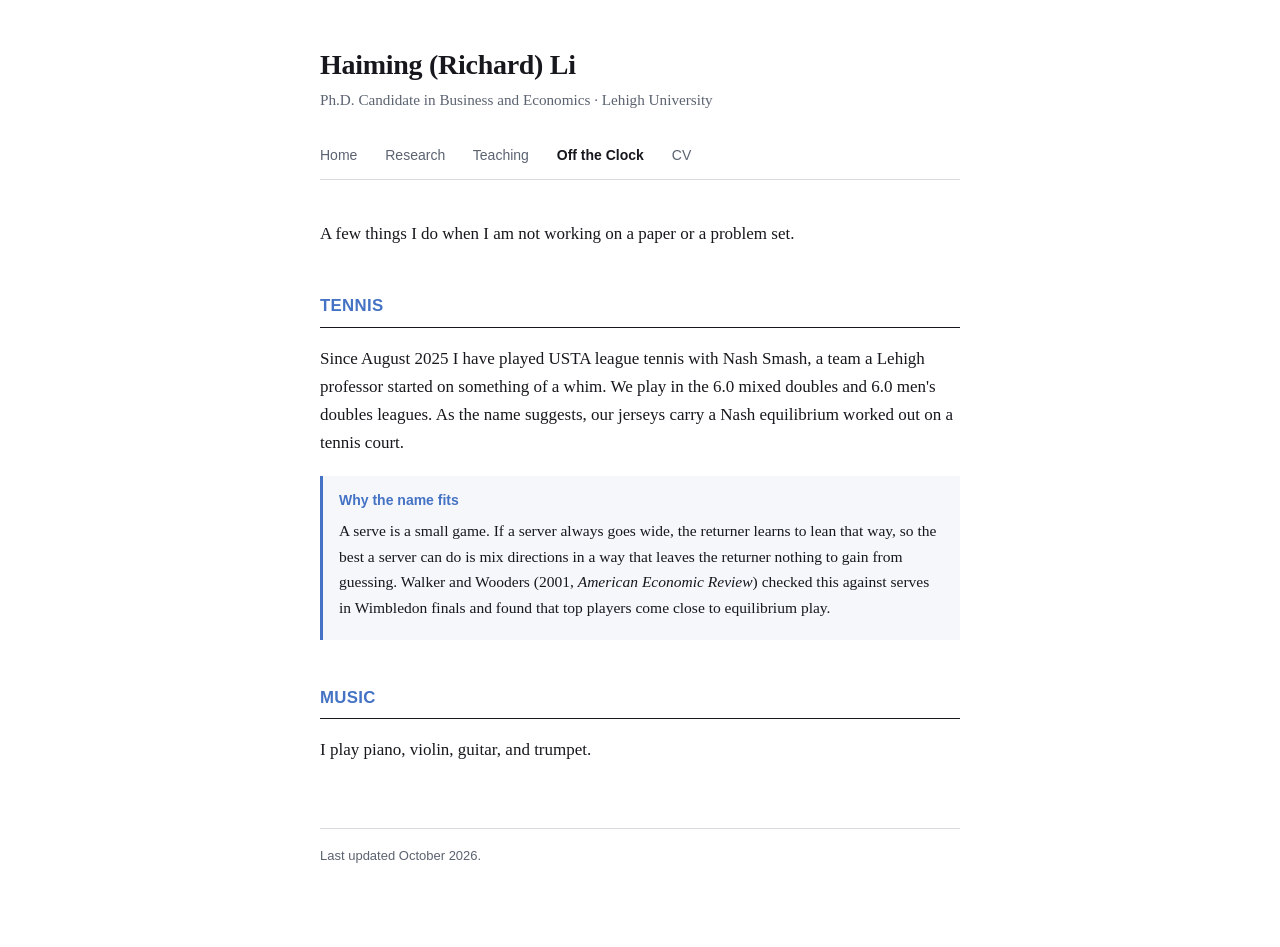
==== life.html @ c0c2305d "10.3 update2" ====
<!DOCTYPE html>
<html lang="en">
<head>
<meta charset="utf-8">
<meta name="viewport" content="width=device-width, initial-scale=1">
<title>Haiming Li | Off the Clock</title>
<meta name="description" content="Haiming Li outside of economics: league tennis with the Nash Smash team and music.">
<link rel="canonical" href="https://haimingli.com/life.html">
<link rel="stylesheet" href="style.css">
</head>
<body>
<div class="wrap">

<header class="masthead">
  <h1>Haiming (Richard) Li</h1>
  <p class="affil">Ph.D. Candidate in Business and Economics &middot; Lehigh University</p>
</header>

<nav>
  <a href="index.html">Home</a>
  <a href="research.html">Research</a>
  <a href="teaching.html">Teaching</a>
  <a href="life.html" aria-current="page">Off the Clock</a>
  <a href="cv.pdf">CV</a>
</nav>

<p>A few things I do when I am not working on a paper or a problem set.</p>

<h2>Tennis</h2>

<!-- TENNIS PHOTOS: put the files in img/ and uncomment.
<figure class="photo"><img src="img/tennis-jersey.jpg" alt="Nash Smash team jersey"><figcaption>Our team jersey.</figcaption></figure>
<figure class="photo"><img src="img/tennis-team.jpg" alt="Nash Smash team photo"><figcaption>Nash Smash.</figcaption></figure>
-->

<p>Since August 2025 I have played USTA league tennis with Nash Smash, a team a Lehigh professor started on something of a whim. We play in the 6.0 mixed doubles and 6.0 men's doubles leagues. As the name suggests, our jerseys carry a Nash equilibrium worked out on a tennis court.</p>
<!-- INTERVIEW: if the team interview is online, add a sentence here with the link. -->

<div class="aside">
  <p class="aside-title">Why the name fits</p>
  <p>A serve is a small game. If a server always goes wide, the returner learns to lean that way, so the best a server can do is mix directions in a way that leaves the returner nothing to gain from guessing. Walker and Wooders (2001, <em>American Economic Review</em>) checked this against serves in Wimbledon finals and found that top players come close to equilibrium play.</p>
</div>

<h2>Music</h2>

<p>I play piano, violin, guitar, and trumpet.</p>

<!-- TRAVEL: add a short section here once you decide which trips or places to mention. -->

<footer>
  Last updated October 2026.
</footer>

</div>
</body>
</html>
---- style.css ----
/* ---------------------------------------------------------------
   Haiming (Richard) Li — academic site
   Plain, conventional, fast. No webfonts, no frameworks.
   To change the accent color, edit --link below.
   --------------------------------------------------------------- */

:root {
  --ink:    #16181d;
  --muted:  #5b6270;
  --rule:   #d8dbe0;
  --link:   #1f4e79;
  --accent: #4472c4;   /* same blue as the section headings on the CV */
  --bg:     #ffffff;
  --measure: 40rem;
}

*, *::before, *::after { box-sizing: border-box; }

html { -webkit-text-size-adjust: 100%; }

body {
  margin: 0;
  padding: 3rem 1.5rem 5rem;
  background: var(--bg);
  color: var(--ink);
  font-family: Charter, "Bitstream Charter", "Sitka Text", Cambria, Georgia, serif;
  font-size: 1.0625rem;
  line-height: 1.65;
}

.wrap { max-width: var(--measure); margin: 0 auto; }

/* ---- masthead ---- */

.masthead { margin-bottom: 2rem; }

.masthead h1 {
  font-size: 1.75rem;
  line-height: 1.2;
  font-weight: 600;
  letter-spacing: -0.01em;
  margin: 0 0 0.35rem;
}

.masthead .affil {
  color: var(--muted);
  font-size: 0.95rem;
  margin: 0;
}

/* ---- navigation ---- */

nav {
  margin: 1.25rem 0 2.5rem;
  padding-bottom: 0.75rem;
  border-bottom: 1px solid var(--rule);
  font-family: -apple-system, BlinkMacSystemFont, "Segoe UI", Roboto, Helvetica, Arial, sans-serif;
  font-size: 0.875rem;
}

nav a {
  margin-right: 1.5rem;
  text-decoration: none;
  color: var(--muted);
}

nav a:hover { color: var(--link); text-decoration: underline; }
nav a[aria-current="page"] { color: var(--ink); font-weight: 600; }

/* ---- portrait ---- */

.portrait {
  float: right;
  width: 9.5rem;
  margin: 0.25rem 0 1.25rem 1.75rem;
  border-radius: 2px;
}

/* ---- text ---- */

p { margin: 0 0 1.1rem; }

a { color: var(--link); }
a:hover { text-decoration: underline; }

h2 {
  font-size: 1.05rem;
  font-weight: 600;
  letter-spacing: 0.02em;
  text-transform: uppercase;
  font-family: -apple-system, BlinkMacSystemFont, "Segoe UI", Roboto, Helvetica, Arial, sans-serif;
  color: var(--accent);
  margin: 2.75rem 0 1.1rem;
  padding-bottom: 0.4rem;
  border-bottom: 1px solid var(--ink);
  clear: both;
}

h3 {
  font-size: 1.0625rem;
  font-weight: 600;
  line-height: 1.4;
  margin: 0 0 0.3rem;
}

/* ---- paper entries ---- */

.paper { margin-bottom: 1.9rem; }

.paper .byline {
  color: var(--muted);
  font-size: 0.9375rem;
  margin: 0 0 0.5rem;
}

.paper .abstract { margin: 0 0 0.5rem; }

.paper .links {
  font-family: -apple-system, BlinkMacSystemFont, "Segoe UI", Roboto, Helvetica, Arial, sans-serif;
  font-size: 0.875rem;
  margin: 0;
}

.paper .links a { margin-right: 1rem; }

/* compact entries for works in progress */

ul.compact { padding-left: 1.15rem; margin: 0 0 1.1rem; }
ul.compact li { margin-bottom: 0.6rem; }
ul.compact .byline { color: var(--muted); font-size: 0.9375rem; }

/* ---- news list ---- */

ul.news { list-style: none; padding: 0; margin: 0 0 1.1rem; }
ul.news li { margin-bottom: 0.55rem; padding-left: 7rem; text-indent: -7rem; }
ul.news .when {
  display: inline-block;
  width: 7rem;
  text-indent: 0;
  color: var(--muted);
  font-family: -apple-system, BlinkMacSystemFont, "Segoe UI", Roboto, Helvetica, Arial, sans-serif;
  font-size: 0.875rem;
}

/* ---- figures and badges ---- */

img.figure { display: block; width: 100%; height: auto; margin: 0.75rem 0; border: 1px solid var(--rule); }
img.badge { float: left; width: 4.5rem; height: auto; margin: 0.1rem 1rem 0.5rem 0; }

/* ---- course table ---- */

table.courses { width: 100%; border-collapse: collapse; margin: 0 0 0.9rem; font-size: 0.97rem; }
table.courses th {
  text-align: left; font-weight: 600; color: var(--muted);
  font-family: -apple-system, BlinkMacSystemFont, "Segoe UI", Roboto, Helvetica, Arial, sans-serif;
  font-size: 0.8125rem; padding: 0 0.6rem 0.35rem 0; border-bottom: 1px solid var(--rule);
}
table.courses td { padding: 0.4rem 0.6rem 0.4rem 0; vertical-align: top; border-bottom: 1px solid var(--rule); }
table.courses td:last-child, table.courses th:last-child { white-space: nowrap; padding-right: 0; }
table.courses tr.group td {
  border-bottom: none; padding-top: 0.9rem; font-weight: 600;
  font-family: -apple-system, BlinkMacSystemFont, "Segoe UI", Roboto, Helvetica, Arial, sans-serif;
  font-size: 0.8125rem; letter-spacing: 0.03em; text-transform: uppercase;
}
p.note { color: var(--muted); font-size: 0.9375rem; }

/* ---- references ---- */

.refs p { margin-bottom: 1rem; }

/* ---- aside box (Off the Clock page) ---- */

.aside {
  border-left: 3px solid var(--accent);
  background: #f5f7fb;
  padding: 0.8rem 1rem 0.1rem;
  margin: 1.2rem 0 1.4rem;
  font-size: 0.97rem;
}
.aside-title {
  margin: 0 0 0.35rem; font-weight: 600; color: var(--accent);
  font-family: -apple-system, BlinkMacSystemFont, "Segoe UI", Roboto, Helvetica, Arial, sans-serif;
  font-size: 0.875rem;
}
figure.photo { margin: 0 0 1.2rem; }
figure.photo img { display: block; width: 100%; height: auto; border-radius: 2px; }
figure.photo figcaption { color: var(--muted); font-size: 0.875rem; margin-top: 0.35rem; }

/* ---- contact block ---- */

.contact {
  font-family: -apple-system, BlinkMacSystemFont, "Segoe UI", Roboto, Helvetica, Arial, sans-serif;
  font-size: 0.9375rem;
  line-height: 1.9;
}

.contact .label {
  display: inline-block;
  min-width: 5.5rem;
  color: var(--muted);
}

/* ---- placeholder marker: search the files for TBD to find open items ---- */

.tbd {
  background: #fff3cd;
  padding: 0 0.2em;
  border-radius: 2px;
}

/* ---- footer ---- */

footer {
  margin-top: 4rem;
  padding-top: 1rem;
  border-top: 1px solid var(--rule);
  color: var(--muted);
  font-size: 0.8125rem;
  font-family: -apple-system, BlinkMacSystemFont, "Segoe UI", Roboto, Helvetica, Arial, sans-serif;
}

/* ---- small screens ---- */

@media (max-width: 34rem) {
  body { padding-top: 2rem; font-size: 1rem; }
  .portrait { float: none; display: block; margin: 0 0 1.25rem; width: 8rem; }
  nav a { margin-right: 1.1rem; display: inline-block; margin-bottom: 0.35rem; }
  ul.news li { padding-left: 0; text-indent: 0; }
  ul.news .when { display: block; width: auto; }
}

/* ---- print ---- */

@media print {
  nav, footer { display: none; }
  body { padding: 0; }
  a { color: var(--ink); text-decoration: none; }
}

:focus-visible { outline: 2px solid var(--link); outline-offset: 2px; }
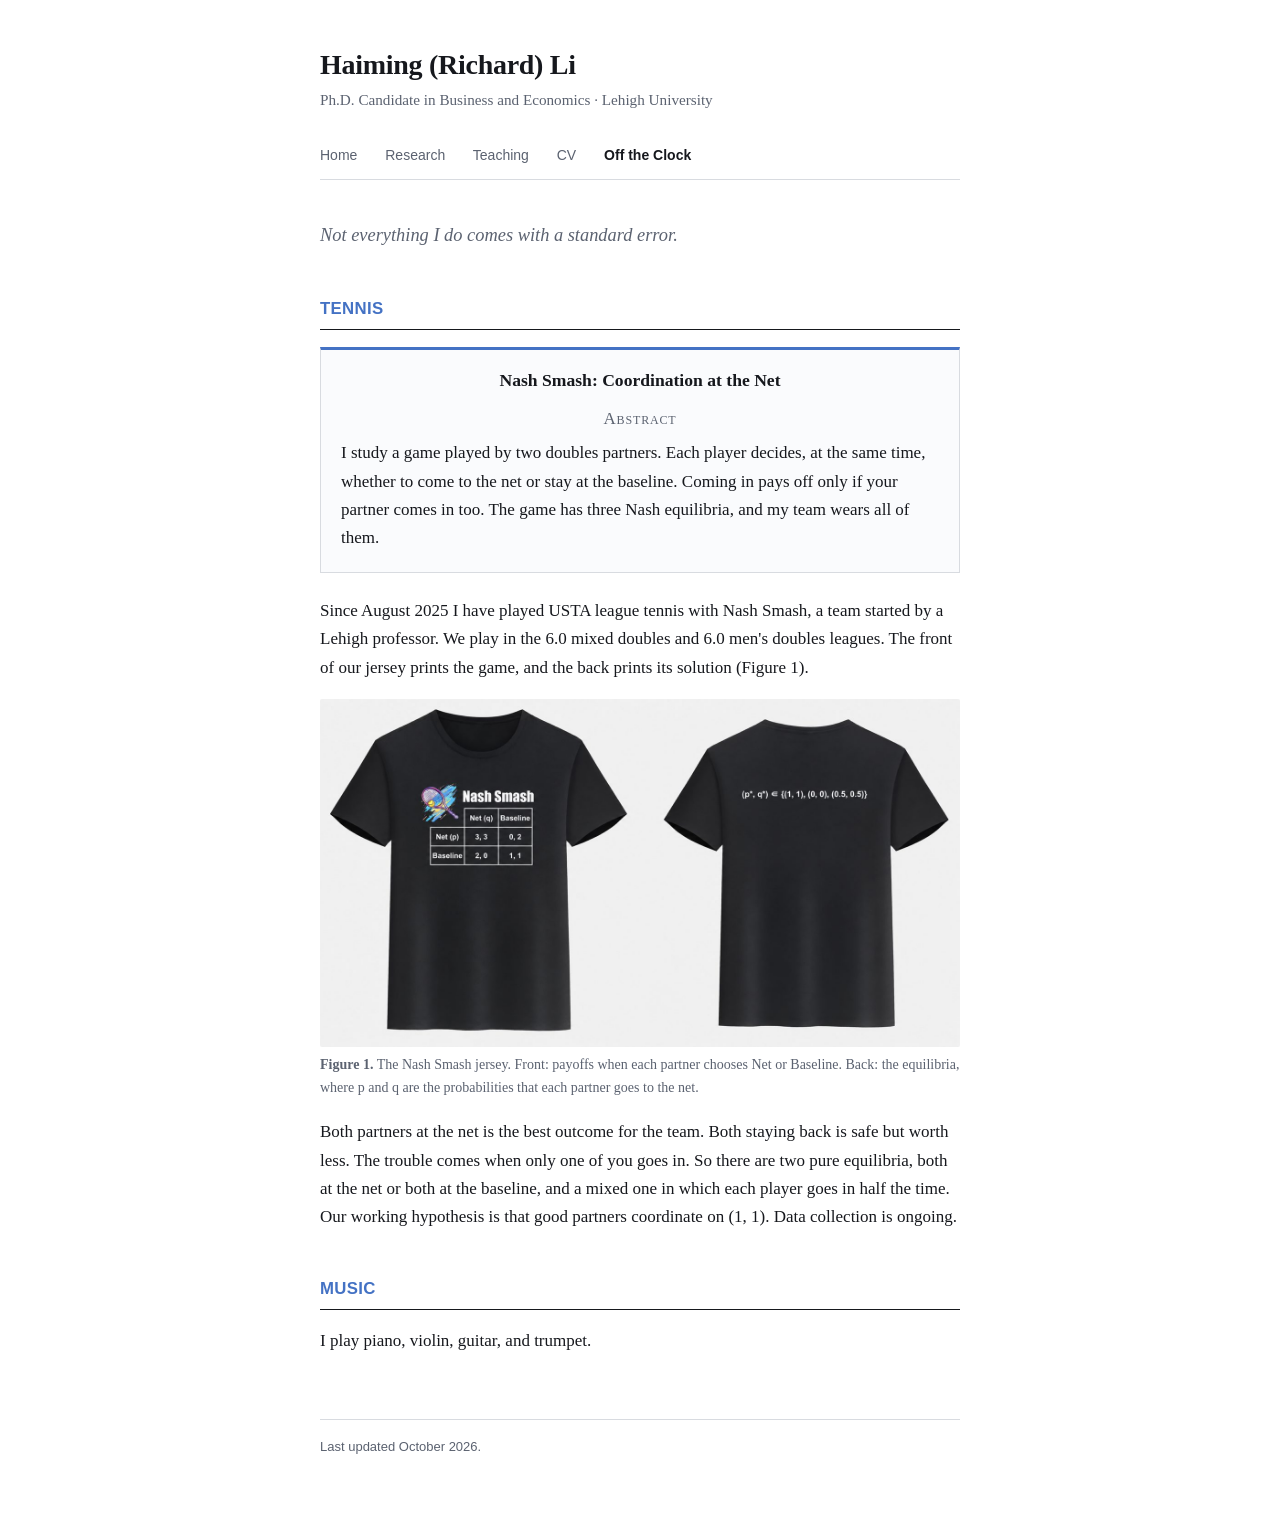
==== commit 1c48f18a: "10.3 update III" ====
--- a/life.html
+++ b/life.html
@@ -4,7 +4,7 @@
 <meta charset="utf-8">
 <meta name="viewport" content="width=device-width, initial-scale=1">
 <title>Haiming Li | Off the Clock</title>
-<meta name="description" content="Haiming Li outside of economics: league tennis with the Nash Smash team and music.">
+<meta name="description" content="Haiming Li outside of economics: league tennis with Nash Smash, a team whose jersey prints a coordination game, and music.">
 <link rel="canonical" href="https://haimingli.com/life.html">
 <link rel="stylesheet" href="style.css">
 </head>
@@ -20,26 +20,32 @@
   <a href="index.html">Home</a>
   <a href="research.html">Research</a>
   <a href="teaching.html">Teaching</a>
+  <a href="cv.pdf">CV</a>
   <a href="life.html" aria-current="page">Off the Clock</a>
-  <a href="cv.pdf">CV</a>
 </nav>
 
-<p>A few things I do when I am not working on a paper or a problem set.</p>
+<p class="lede">Not everything I do comes with a standard error.</p>
 
 <h2>Tennis</h2>
 
-<!-- TENNIS PHOTOS: put the files in img/ and uncomment.
-<figure class="photo"><img src="img/tennis-jersey.jpg" alt="Nash Smash team jersey"><figcaption>Our team jersey.</figcaption></figure>
-<figure class="photo"><img src="img/tennis-team.jpg" alt="Nash Smash team photo"><figcaption>Nash Smash.</figcaption></figure>
--->
+<div class="minipaper">
+  <p class="mp-title">Nash Smash: Coordination at the Net</p>
+  <p class="mp-label">Abstract</p>
+  <p>I study a game played by two doubles partners. Each player decides, at the same time, whether to come to the net or stay at the baseline. Coming in pays off only if your partner comes in too. The game has three Nash equilibria, and my team wears all of them.</p>
+</div>
 
-<p>Since August 2025 I have played USTA league tennis with Nash Smash, a team a Lehigh professor started on something of a whim. We play in the 6.0 mixed doubles and 6.0 men's doubles leagues. As the name suggests, our jerseys carry a Nash equilibrium worked out on a tennis court.</p>
-<!-- INTERVIEW: if the team interview is online, add a sentence here with the link. -->
+<p>Since August 2025 I have played USTA league tennis with Nash Smash, a team started by a Lehigh professor. We play in the 6.0 mixed doubles and 6.0 men's doubles leagues. The front of our jersey prints the game, and the back prints its solution (Figure 1).</p>
 
-<div class="aside">
-  <p class="aside-title">Why the name fits</p>
-  <p>A serve is a small game. If a server always goes wide, the returner learns to lean that way, so the best a server can do is mix directions in a way that leaves the returner nothing to gain from guessing. Walker and Wooders (2001, <em>American Economic Review</em>) checked this against serves in Wimbledon finals and found that top players come close to equilibrium play.</p>
-</div>
+<figure class="photo">
+  <a href="img/nash-smash-jersey.jpg"><img src="img/nash-smash-jersey.jpg" alt="Nash Smash team jersey. The front shows a two-by-two payoff table for choosing Net or Baseline; the back lists the Nash equilibria."></a>
+  <figcaption><strong>Figure 1.</strong> The Nash Smash jersey. Front: payoffs when each partner chooses Net or Baseline. Back: the equilibria, where p and q are the probabilities that each partner goes to the net.</figcaption>
+</figure>
+
+<p>Both partners at the net is the best outcome for the team. Both staying back is safe but worth less. The trouble comes when only one of you goes in. So there are two pure equilibria, both at the net or both at the baseline, and a mixed one in which each player goes in half the time. Our working hypothesis is that good partners coordinate on (1, 1). Data collection is ongoing.</p>
+
+<!-- TEAM / SECTIONALS PHOTOS: add one or two here, e.g.
+<figure class="photo"><img src="img/tennis-sectionals.jpg" alt="..."><figcaption><strong>Figure 2.</strong> ...</figcaption></figure>
+If the team was featured in a magazine, cite it here once it is published. -->
 
 <h2>Music</h2>
 
--- a/style.css
+++ b/style.css
@@ -168,7 +168,24 @@
 
 .refs p { margin-bottom: 1rem; }
 
-/* ---- aside box (Off the Clock page) ---- */
+/* ---- Off the Clock page ---- */
+
+p.lede { font-size: 1.15rem; font-style: italic; color: var(--muted); margin-bottom: 0.5rem; }
+
+.minipaper {
+  border: 1px solid var(--rule);
+  border-top: 3px solid var(--accent);
+  padding: 1rem 1.25rem 0.2rem;
+  margin: 0 0 1.5rem;
+  background: #fafbfd;
+}
+.minipaper .mp-title { font-weight: 600; font-size: 1.1rem; text-align: center; margin: 0 0 0.6rem; }
+.minipaper .mp-label {
+  text-align: center; font-variant: small-caps; letter-spacing: 0.05em;
+  color: var(--muted); margin: 0 0 0.4rem;
+}
+
+/* ---- aside box ---- */
 
 .aside {
   border-left: 3px solid var(--accent);
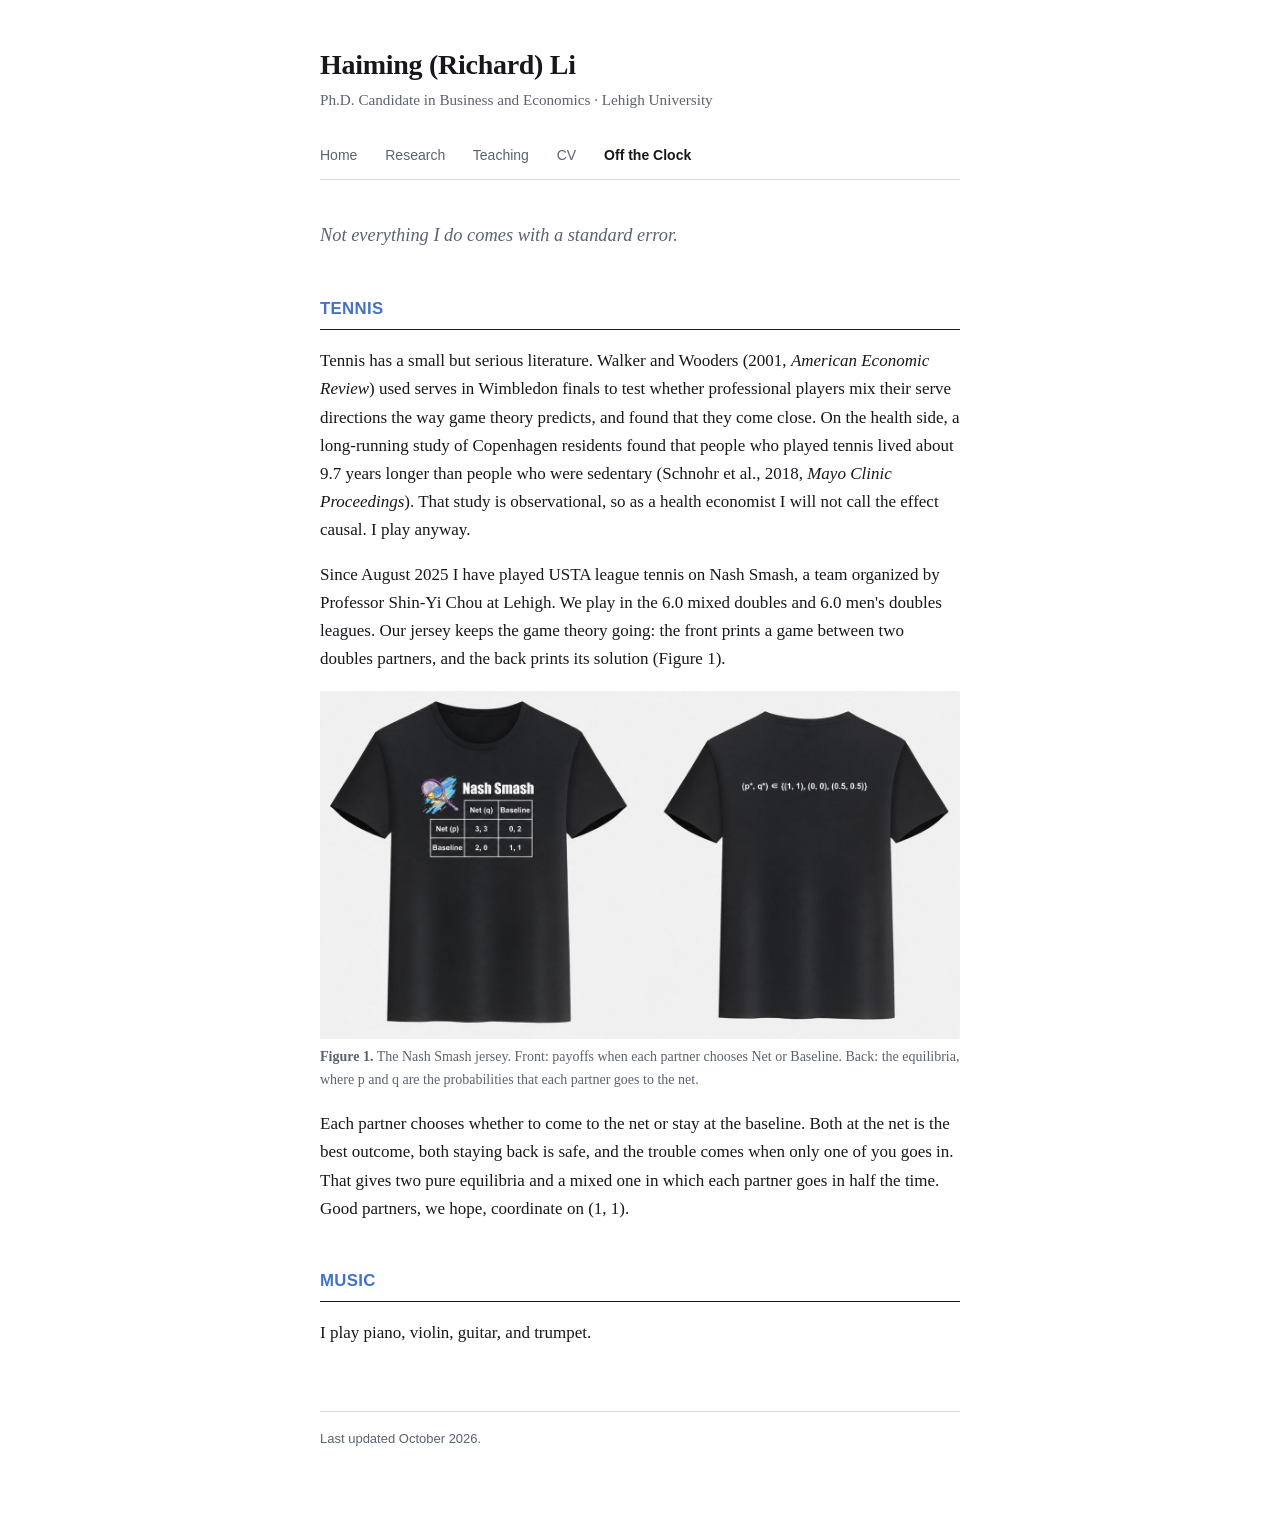
==== commit ea90ec33: "10.3 update 4" ====
--- a/life.html
+++ b/life.html
@@ -4,7 +4,7 @@
 <meta charset="utf-8">
 <meta name="viewport" content="width=device-width, initial-scale=1">
 <title>Haiming Li | Off the Clock</title>
-<meta name="description" content="Haiming Li outside of economics: league tennis with Nash Smash, a team whose jersey prints a coordination game, and music.">
+<meta name="description" content="Haiming Li outside of economics: USTA league tennis with Nash Smash, and music.">
 <link rel="canonical" href="https://haimingli.com/life.html">
 <link rel="stylesheet" href="style.css">
 </head>
@@ -28,24 +28,20 @@
 
 <h2>Tennis</h2>
 
-<div class="minipaper">
-  <p class="mp-title">Nash Smash: Coordination at the Net</p>
-  <p class="mp-label">Abstract</p>
-  <p>I study a game played by two doubles partners. Each player decides, at the same time, whether to come to the net or stay at the baseline. Coming in pays off only if your partner comes in too. The game has three Nash equilibria, and my team wears all of them.</p>
-</div>
+<p>Tennis has a small but serious literature. Walker and Wooders (2001, <em>American Economic Review</em>) used serves in Wimbledon finals to test whether professional players mix their serve directions the way game theory predicts, and found that they come close. On the health side, a long-running study of Copenhagen residents found that people who played tennis lived about 9.7 years longer than people who were sedentary (Schnohr et al., 2018, <em>Mayo Clinic Proceedings</em>). That study is observational, so as a health economist I will not call the effect causal. I play anyway.</p>
 
-<p>Since August 2025 I have played USTA league tennis with Nash Smash, a team started by a Lehigh professor. We play in the 6.0 mixed doubles and 6.0 men's doubles leagues. The front of our jersey prints the game, and the back prints its solution (Figure 1).</p>
+<p>Since August 2025 I have played USTA league tennis on Nash Smash, a team organized by Professor Shin-Yi Chou at Lehigh. We play in the 6.0 mixed doubles and 6.0 men's doubles leagues. Our jersey keeps the game theory going: the front prints a game between two doubles partners, and the back prints its solution (Figure 1).</p>
 
 <figure class="photo">
   <a href="img/nash-smash-jersey.jpg"><img src="img/nash-smash-jersey.jpg" alt="Nash Smash team jersey. The front shows a two-by-two payoff table for choosing Net or Baseline; the back lists the Nash equilibria."></a>
   <figcaption><strong>Figure 1.</strong> The Nash Smash jersey. Front: payoffs when each partner chooses Net or Baseline. Back: the equilibria, where p and q are the probabilities that each partner goes to the net.</figcaption>
 </figure>
 
-<p>Both partners at the net is the best outcome for the team. Both staying back is safe but worth less. The trouble comes when only one of you goes in. So there are two pure equilibria, both at the net or both at the baseline, and a mixed one in which each player goes in half the time. Our working hypothesis is that good partners coordinate on (1, 1). Data collection is ongoing.</p>
+<p>Each partner chooses whether to come to the net or stay at the baseline. Both at the net is the best outcome, both staying back is safe, and the trouble comes when only one of you goes in. That gives two pure equilibria and a mixed one in which each partner goes in half the time. Good partners, we hope, coordinate on (1, 1).</p>
 
 <!-- TEAM / SECTIONALS PHOTOS: add one or two here, e.g.
 <figure class="photo"><img src="img/tennis-sectionals.jpg" alt="..."><figcaption><strong>Figure 2.</strong> ...</figcaption></figure>
-If the team was featured in a magazine, cite it here once it is published. -->
+If the team is featured in a magazine, cite and link it here once it is published. -->
 
 <h2>Music</h2>
 
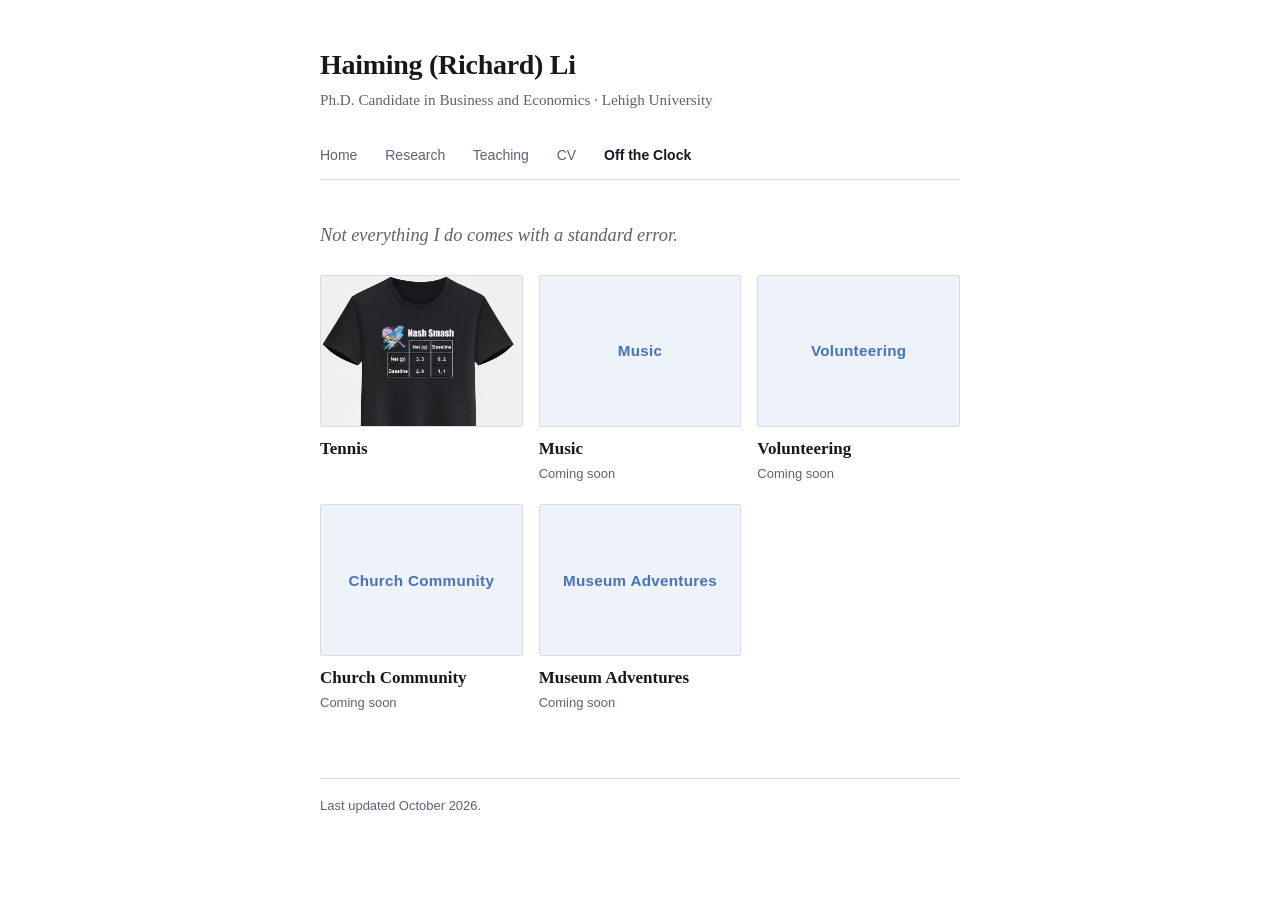
==== commit db1e3edc: "10.3 update 4" ====
--- a/life.html
+++ b/life.html
@@ -4,7 +4,7 @@
 <meta charset="utf-8">
 <meta name="viewport" content="width=device-width, initial-scale=1">
 <title>Haiming Li | Off the Clock</title>
-<meta name="description" content="Haiming Li outside of economics: USTA league tennis with Nash Smash, and music.">
+<meta name="description" content="Haiming Li outside of economics: tennis, music, volunteering, and more.">
 <link rel="canonical" href="https://haimingli.com/life.html">
 <link rel="stylesheet" href="style.css">
 </head>
@@ -26,28 +26,45 @@
 
 <p class="lede">Not everything I do comes with a standard error.</p>
 
-<h2>Tennis</h2>
+<div class="cards">
 
-<p>Tennis has a small but serious literature. Walker and Wooders (2001, <em>American Economic Review</em>) used serves in Wimbledon finals to test whether professional players mix their serve directions the way game theory predicts, and found that they come close. On the health side, a long-running study of Copenhagen residents found that people who played tennis lived about 9.7 years longer than people who were sedentary (Schnohr et al., 2018, <em>Mayo Clinic Proceedings</em>). That study is observational, so as a health economist I will not call the effect causal. I play anyway.</p>
+  <a class="card" href="tennis.html">
+    <img src="img/card-tennis.jpg" alt="Front of the Nash Smash team jersey, printed with a two-by-two payoff table">
+    <span class="card-title">Tennis</span>
+  </a>
 
-<p>Since August 2025 I have played USTA league tennis on Nash Smash, a team organized by Professor Shin-Yi Chou at Lehigh. We play in the 6.0 mixed doubles and 6.0 men's doubles leagues. Our jersey keeps the game theory going: the front prints a game between two doubles partners, and the back prints its solution (Figure 1).</p>
+  <div class="card card-soon">
+    <span class="card-tile">Music</span>
+    <span class="card-title">Music</span>
+    <span class="card-note">Coming soon</span>
+  </div>
 
-<figure class="photo">
-  <a href="img/nash-smash-jersey.jpg"><img src="img/nash-smash-jersey.jpg" alt="Nash Smash team jersey. The front shows a two-by-two payoff table for choosing Net or Baseline; the back lists the Nash equilibria."></a>
-  <figcaption><strong>Figure 1.</strong> The Nash Smash jersey. Front: payoffs when each partner chooses Net or Baseline. Back: the equilibria, where p and q are the probabilities that each partner goes to the net.</figcaption>
-</figure>
+  <div class="card card-soon">
+    <span class="card-tile">Volunteering</span>
+    <span class="card-title">Volunteering</span>
+    <span class="card-note">Coming soon</span>
+  </div>
 
-<p>Each partner chooses whether to come to the net or stay at the baseline. Both at the net is the best outcome, both staying back is safe, and the trouble comes when only one of you goes in. That gives two pure equilibria and a mixed one in which each partner goes in half the time. Good partners, we hope, coordinate on (1, 1).</p>
+  <div class="card card-soon">
+    <span class="card-tile">Church Community</span>
+    <span class="card-title">Church Community</span>
+    <span class="card-note">Coming soon</span>
+  </div>
 
-<!-- TEAM / SECTIONALS PHOTOS: add one or two here, e.g.
-<figure class="photo"><img src="img/tennis-sectionals.jpg" alt="..."><figcaption><strong>Figure 2.</strong> ...</figcaption></figure>
-If the team is featured in a magazine, cite and link it here once it is published. -->
+  <div class="card card-soon">
+    <span class="card-tile">Museum Adventures</span>
+    <span class="card-title">Museum Adventures</span>
+    <span class="card-note">Coming soon</span>
+  </div>
 
-<h2>Music</h2>
+</div>
 
-<p>I play piano, violin, guitar, and trumpet.</p>
-
-<!-- TRAVEL: add a short section here once you decide which trips or places to mention. -->
+<!-- TO ADD A NEW CARD WITH ITS OWN PAGE:
+  <a class="card" href="music.html">
+    <img src="img/card-music.jpg" alt="...">
+    <span class="card-title">Music</span>
+  </a>
+  Card photos look best at 4:3 (for example 800 x 600). -->
 
 <footer>
   Last updated October 2026.
--- a/style.css
+++ b/style.css
@@ -185,6 +185,34 @@
   color: var(--muted); margin: 0 0 0.4rem;
 }
 
+/* ---- Off the Clock cards ---- */
+
+.cards { display: grid; grid-template-columns: repeat(3, minmax(0, 1fr)); gap: 1.25rem 1rem; margin: 1.5rem 0 1rem; }
+.card { display: block; text-decoration: none; color: var(--ink); }
+a.card:hover .card-title { color: var(--link); text-decoration: underline; }
+a.card:hover img { opacity: 0.92; }
+.card img, .card-tile {
+  display: block; width: 100%; aspect-ratio: 4 / 3; object-fit: cover;
+  border: 1px solid var(--rule); border-radius: 2px;
+}
+.card-tile {
+  display: flex; align-items: center; justify-content: center; text-align: center; padding: 1rem;
+  background: #eef2f9; color: var(--accent);
+  font-family: -apple-system, BlinkMacSystemFont, "Segoe UI", Roboto, Helvetica, Arial, sans-serif;
+  font-size: 0.95rem; font-weight: 600; letter-spacing: 0.02em;
+}
+.card-title { display: block; margin-top: 0.5rem; font-weight: 600; }
+.card-note {
+  display: block; color: var(--muted); font-size: 0.8125rem;
+  font-family: -apple-system, BlinkMacSystemFont, "Segoe UI", Roboto, Helvetica, Arial, sans-serif;
+}
+p.crumb {
+  font-family: -apple-system, BlinkMacSystemFont, "Segoe UI", Roboto, Helvetica, Arial, sans-serif;
+  font-size: 0.875rem; color: var(--muted); margin: 0 0 0.5rem;
+}
+@media (max-width: 44rem) { .cards { grid-template-columns: repeat(2, minmax(0, 1fr)); } }
+@media (max-width: 30rem) { .cards { grid-template-columns: 1fr; } }
+
 /* ---- aside box ---- */
 
 .aside {
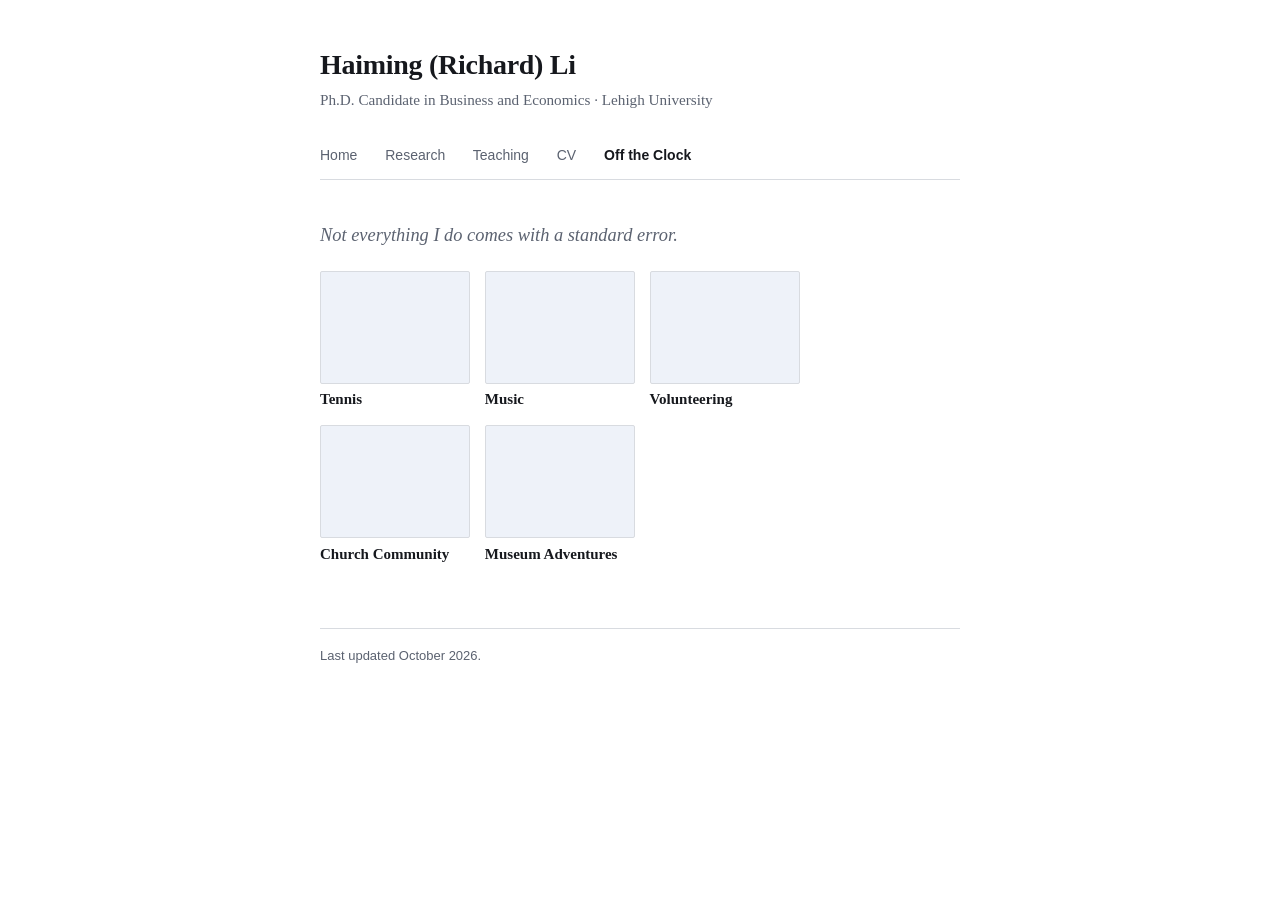
==== commit 70cf4580: "10.4 update 5" ====
--- a/life.html
+++ b/life.html
@@ -29,42 +29,35 @@
 <div class="cards">
 
   <a class="card" href="tennis.html">
-    <img src="img/card-tennis.jpg" alt="Front of the Nash Smash team jersey, printed with a two-by-two payoff table">
+    <span class="card-tile"></span>
     <span class="card-title">Tennis</span>
   </a>
 
-  <div class="card card-soon">
-    <span class="card-tile">Music</span>
+  <div class="card">
+    <span class="card-tile"></span>
     <span class="card-title">Music</span>
-    <span class="card-note">Coming soon</span>
   </div>
 
-  <div class="card card-soon">
-    <span class="card-tile">Volunteering</span>
+  <div class="card">
+    <span class="card-tile"></span>
     <span class="card-title">Volunteering</span>
-    <span class="card-note">Coming soon</span>
   </div>
 
-  <div class="card card-soon">
-    <span class="card-tile">Church Community</span>
+  <div class="card">
+    <span class="card-tile"></span>
     <span class="card-title">Church Community</span>
-    <span class="card-note">Coming soon</span>
   </div>
 
-  <div class="card card-soon">
-    <span class="card-tile">Museum Adventures</span>
+  <div class="card">
+    <span class="card-tile"></span>
     <span class="card-title">Museum Adventures</span>
-    <span class="card-note">Coming soon</span>
   </div>
 
 </div>
 
-<!-- TO ADD A NEW CARD WITH ITS OWN PAGE:
-  <a class="card" href="music.html">
-    <img src="img/card-music.jpg" alt="...">
-    <span class="card-title">Music</span>
-  </a>
-  Card photos look best at 4:3 (for example 800 x 600). -->
+<!-- TO GIVE A CARD A PHOTO, replace <span class="card-tile"></span> with
+     <img src="img/card-NAME.jpg" alt="...">   (4:3 photos work best, e.g. 600 x 450).
+     TO LINK A CARD TO ITS OWN PAGE, change <div class="card"> ... </div> to <a class="card" href="NAME.html"> ... </a>. -->
 
 <footer>
   Last updated October 2026.
--- a/style.css
+++ b/style.css
@@ -187,31 +187,21 @@
 
 /* ---- Off the Clock cards ---- */
 
-.cards { display: grid; grid-template-columns: repeat(3, minmax(0, 1fr)); gap: 1.25rem 1rem; margin: 1.5rem 0 1rem; }
+.cards { display: grid; grid-template-columns: repeat(3, minmax(0, 1fr)); gap: 1rem 0.9rem; margin: 1.25rem 0 1rem; max-width: 30rem; }
 .card { display: block; text-decoration: none; color: var(--ink); }
 a.card:hover .card-title { color: var(--link); text-decoration: underline; }
-a.card:hover img { opacity: 0.92; }
+a.card:hover img, a.card:hover .card-tile { opacity: 0.85; }
 .card img, .card-tile {
   display: block; width: 100%; aspect-ratio: 4 / 3; object-fit: cover;
-  border: 1px solid var(--rule); border-radius: 2px;
-}
-.card-tile {
-  display: flex; align-items: center; justify-content: center; text-align: center; padding: 1rem;
-  background: #eef2f9; color: var(--accent);
-  font-family: -apple-system, BlinkMacSystemFont, "Segoe UI", Roboto, Helvetica, Arial, sans-serif;
-  font-size: 0.95rem; font-weight: 600; letter-spacing: 0.02em;
-}
-.card-title { display: block; margin-top: 0.5rem; font-weight: 600; }
-.card-note {
-  display: block; color: var(--muted); font-size: 0.8125rem;
-  font-family: -apple-system, BlinkMacSystemFont, "Segoe UI", Roboto, Helvetica, Arial, sans-serif;
+  border: 1px solid var(--rule); border-radius: 2px; background: #eef2f9;
+}
+.card-title {
+  display: block; margin-top: 0.4rem; font-size: 0.9375rem; font-weight: 600; line-height: 1.3;
 }
 p.crumb {
   font-family: -apple-system, BlinkMacSystemFont, "Segoe UI", Roboto, Helvetica, Arial, sans-serif;
   font-size: 0.875rem; color: var(--muted); margin: 0 0 0.5rem;
 }
-@media (max-width: 44rem) { .cards { grid-template-columns: repeat(2, minmax(0, 1fr)); } }
-@media (max-width: 30rem) { .cards { grid-template-columns: 1fr; } }
 
 /* ---- aside box ---- */
 
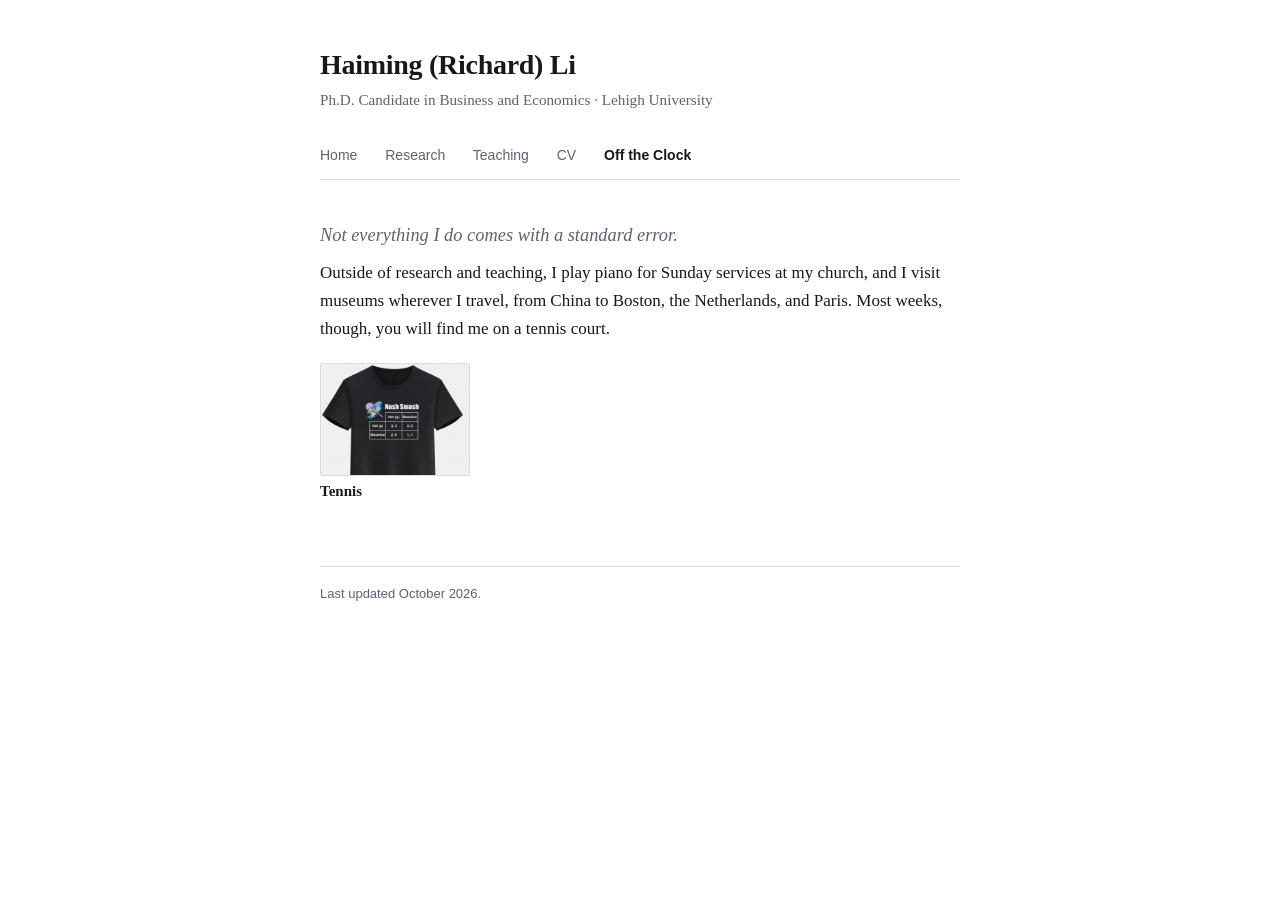
==== commit 06c0f44d: "10.8 update" ====
--- a/life.html
+++ b/life.html
@@ -4,7 +4,7 @@
 <meta charset="utf-8">
 <meta name="viewport" content="width=device-width, initial-scale=1">
 <title>Haiming Li | Off the Clock</title>
-<meta name="description" content="Haiming Li outside of economics: tennis, music, volunteering, and more.">
+<meta name="description" content="Haiming Li outside of economics: tennis, piano, and museums.">
 <link rel="canonical" href="https://haimingli.com/life.html">
 <link rel="stylesheet" href="style.css">
 </head>
@@ -25,40 +25,15 @@
 </nav>
 
 <p class="lede">Not everything I do comes with a standard error.</p>
-
+<p>Outside of research and teaching, I play piano for Sunday services at my church, and I visit museums wherever I travel, from China to Boston, the Netherlands, and Paris. Most weeks, though, you will find me on a tennis court.</p>
 <div class="cards">
-
   <a class="card" href="tennis.html">
-    <span class="card-tile"></span>
+    <img src="img/card-tennis.jpg" alt="The Nash Smash team jersey">
     <span class="card-title">Tennis</span>
   </a>
-
-  <div class="card">
-    <span class="card-tile"></span>
-    <span class="card-title">Music</span>
-  </div>
-
-  <div class="card">
-    <span class="card-tile"></span>
-    <span class="card-title">Volunteering</span>
-  </div>
-
-  <div class="card">
-    <span class="card-tile"></span>
-    <span class="card-title">Church Community</span>
-  </div>
-
-  <div class="card">
-    <span class="card-tile"></span>
-    <span class="card-title">Museum Adventures</span>
-  </div>
-
 </div>
-
-<!-- TO GIVE A CARD A PHOTO, replace <span class="card-tile"></span> with
-     <img src="img/card-NAME.jpg" alt="...">   (4:3 photos work best, e.g. 600 x 450).
-     TO LINK A CARD TO ITS OWN PAGE, change <div class="card"> ... </div> to <a class="card" href="NAME.html"> ... </a>. -->
-
+<!-- TO ADD A CARD: copy the Tennis block above. Use <img src="img/card-NAME.jpg" alt="...">
+     (4:3 photos work best, e.g. 800 x 600) and link it to NAME.html, or use <div class="card"> for no link. -->
 <footer>
   Last updated October 2026.
 </footer>
--- a/style.css
+++ b/style.css
@@ -146,6 +146,9 @@
 
 img.figure { display: block; width: 100%; height: auto; margin: 0.75rem 0; border: 1px solid var(--rule); }
 img.badge { float: left; width: 4.5rem; height: auto; margin: 0.1rem 1rem 0.5rem 0; }
+p.acue { overflow: hidden; }
+.badge-grid { float: left; display: grid; grid-template-columns: repeat(2, 3rem); gap: 0.35rem; margin: 0.2rem 1rem 0.3rem 0; }
+.badge-grid img { width: 3rem; height: 3rem; display: block; }
 
 /* ---- course table ---- */
 
@@ -163,6 +166,57 @@
   font-size: 0.8125rem; letter-spacing: 0.03em; text-transform: uppercase;
 }
 p.note { color: var(--muted); font-size: 0.9375rem; }
+
+/* ---- evaluation table and quotes ---- */
+
+.evals { margin: 0 0 0.6rem; font-size: 0.95rem; }
+.ev-head, .evals summary, .ev-row:not(details) {
+  display: grid; grid-template-columns: 6.3rem 4.2rem 8.8rem 3.7rem 4.2rem 1fr; gap: 0 0.6rem; align-items: center;
+  padding: 0.45rem 0; border-bottom: 1px solid var(--rule);
+}
+.ev-head {
+  font-weight: 600; color: var(--muted); font-size: 0.8125rem; padding-top: 0;
+  font-family: -apple-system, BlinkMacSystemFont, "Segoe UI", Roboto, Helvetica, Arial, sans-serif;
+}
+.evals summary { cursor: pointer; list-style: none; }
+.evals summary::-webkit-details-marker { display: none; }
+.evals summary > span:first-child::before { content: "\25B8"; color: var(--accent); display: inline-block; width: 0.9rem; margin-left: -0.9rem; transition: transform 0.15s; }
+.evals details[open] summary > span:first-child::before { transform: rotate(90deg); }
+.evals summary:hover { background: #f5f7fb; }
+.ev-detail { padding: 0.3rem 0 0.5rem 0; border-bottom: 1px solid var(--rule); background: #fafbfd; }
+.ev-q { display: grid; grid-template-columns: 6.3rem 4.2rem 8.8rem 3.7rem 4.2rem 1fr; gap: 0 0.6rem; align-items: center; padding: 0.22rem 0 0.22rem 0.9rem; font-size: 0.875rem; }
+.ev-q .ev-qlabel { grid-column: 1 / 4; color: var(--ink); }
+.evals .n { text-align: right; }
+.evals .muted { color: var(--muted); }
+.evals .viz { min-width: 0; padding-right: 0.5rem; }
+.ev-head, .ev-row:not(details), details.ev-row { padding-left: 0.9rem; }
+.axis { display: flex; justify-content: space-between; font-weight: 400; }
+.ev-head .key-me, .ev-head .key-ref { margin: 0 0.3rem 0 0; }
+.legend { font-weight: 400; white-space: nowrap; }
+.key-me, .key-ref { display: inline-block; vertical-align: middle; }
+.key-me { width: 0.6rem; height: 0.6rem; border-radius: 50%; background: var(--accent); margin-left: 0; }
+.key-ref { width: 2px; height: 0.8rem; background: var(--ink); }
+
+ul.materials { padding-left: 1.15rem; }
+ul.materials li { margin-bottom: 0.5rem; }
+.mat-note { color: var(--muted); font-size: 0.9375rem; }
+
+.bar { position: relative; display: block; width: 100%; height: 0.8rem; }
+.bar::before { content: ""; position: absolute; left: 0; right: 0; top: 50%; height: 1px; background: var(--rule); }
+.bar .me { position: absolute; top: 50%; width: 0.7rem; height: 0.7rem; margin: -0.35rem 0 0 -0.35rem; background: var(--accent); border-radius: 50%; z-index: 1; }
+.bar .ref { position: absolute; top: 0; bottom: 0; width: 2px; margin-left: -1px; background: var(--ink); }
+blockquote.quote { margin: 0 0 1.1rem; padding: 0.1rem 0 0.1rem 1rem; border-left: 3px solid var(--accent); }
+blockquote.quote p { margin: 0 0 0.3rem; font-style: italic; }
+blockquote.quote cite {
+  font-style: normal; color: var(--muted); font-size: 0.8125rem;
+  font-family: -apple-system, BlinkMacSystemFont, "Segoe UI", Roboto, Helvetica, Arial, sans-serif;
+}
+@media (max-width: 34rem) {
+  .ev-head, .evals summary, .ev-row:not(details) { grid-template-columns: 5.6rem 4rem 3.6rem 3.8rem; }
+  .ev-role, .evals .viz { display: none; }
+  .ev-q { grid-template-columns: 5.6rem 4rem 3.6rem 3.8rem; padding-left: 0; }
+  .ev-q .ev-qlabel { grid-column: 1 / 3; padding-left: 0.5rem; }
+}
 
 /* ---- references ---- */
 
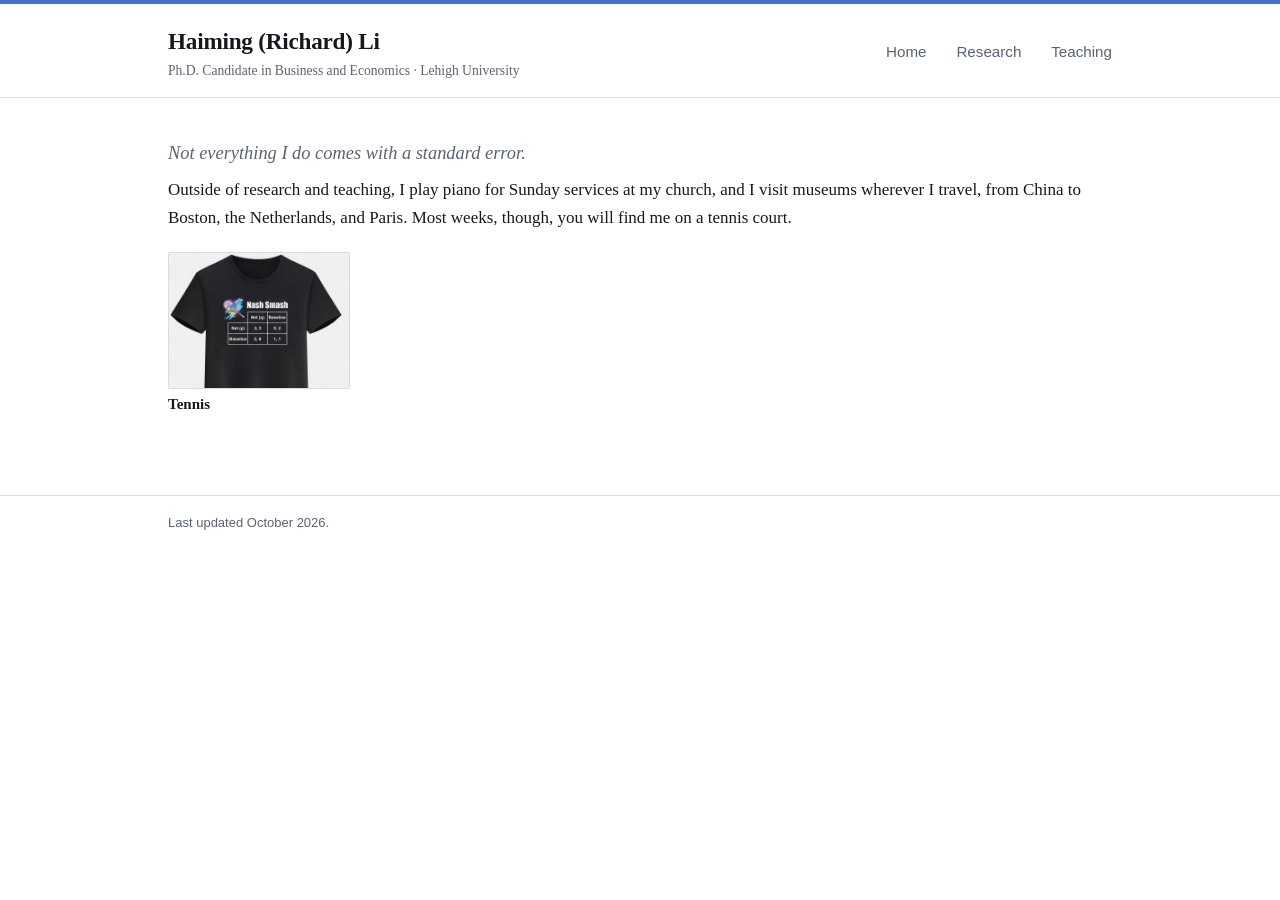
==== commit e4f22062: "10.19 update III" ====
--- a/life.html
+++ b/life.html
@@ -9,20 +9,18 @@
 <link rel="stylesheet" href="style.css">
 </head>
 <body>
-<div class="wrap">
-
-<header class="masthead">
-  <h1>Haiming (Richard) Li</h1>
-  <p class="affil">Ph.D. Candidate in Business and Economics &middot; Lehigh University</p>
+<header class="site-head">
+  <div class="wrap head-row">
+    <a class="brand" href="index.html">Haiming (Richard) Li<small>Ph.D. Candidate in Business and Economics &middot; Lehigh University</small></a>
+    <nav>
+      <a href="index.html">Home</a>
+      <a href="research.html">Research</a>
+      <a href="teaching.html">Teaching</a>
+    </nav>
+  </div>
 </header>
 
-<nav>
-  <a href="index.html">Home</a>
-  <a href="research.html">Research</a>
-  <a href="teaching.html">Teaching</a>
-  <a href="cv.pdf">CV</a>
-  <a href="life.html" aria-current="page">Off the Clock</a>
-</nav>
+<main class="wrap">
 
 <p class="lede">Not everything I do comes with a standard error.</p>
 <p>Outside of research and teaching, I play piano for Sunday services at my church, and I visit museums wherever I travel, from China to Boston, the Netherlands, and Paris. Most weeks, though, you will find me on a tennis court.</p>
@@ -34,10 +32,8 @@
 </div>
 <!-- TO ADD A CARD: copy the Tennis block above. Use <img src="img/card-NAME.jpg" alt="...">
      (4:3 photos work best, e.g. 800 x 600) and link it to NAME.html, or use <div class="card"> for no link. -->
-<footer>
-  Last updated October 2026.
-</footer>
+</main>
 
-</div>
+<footer class="site-foot"><div class="wrap">Last updated October 2026.</div></footer>
 </body>
 </html>
--- a/style.css
+++ b/style.css
@@ -1,7 +1,8 @@
 /* ---------------------------------------------------------------
-   Haiming (Richard) Li — academic site
-   Plain, conventional, fast. No webfonts, no frameworks.
-   To change the accent color, edit --link below.
+   Haiming (Richard) Li, academic site
+   Plain HTML and CSS. No webfonts, no frameworks.
+   Layout widened 2026-10-19: header bar, two-column home page,
+   figures beside abstracts on the research page.
    --------------------------------------------------------------- */
 
 :root {
@@ -10,17 +11,19 @@
   --rule:   #d8dbe0;
   --link:   #1f4e79;
   --accent: #4472c4;   /* same blue as the section headings on the CV */
+  --deep:   #173a5e;
+  --warm:   #d99a2b;   /* small highlights only */
+  --tint:   #f4f7fc;
   --bg:     #ffffff;
-  --measure: 40rem;
+  --page:   62rem;
+  --sans: -apple-system, BlinkMacSystemFont, "Segoe UI", Roboto, Helvetica, Arial, sans-serif;
 }
 
 *, *::before, *::after { box-sizing: border-box; }
-
 html { -webkit-text-size-adjust: 100%; }
 
 body {
   margin: 0;
-  padding: 3rem 1.5rem 5rem;
   background: var(--bg);
   color: var(--ink);
   font-family: Charter, "Bitstream Charter", "Sitka Text", Cambria, Georgia, serif;
@@ -28,161 +31,186 @@
   line-height: 1.65;
 }
 
-.wrap { max-width: var(--measure); margin: 0 auto; }
-
-/* ---- masthead ---- */
-
-.masthead { margin-bottom: 2rem; }
-
-.masthead h1 {
-  font-size: 1.75rem;
-  line-height: 1.2;
-  font-weight: 600;
-  letter-spacing: -0.01em;
-  margin: 0 0 0.35rem;
-}
-
-.masthead .affil {
-  color: var(--muted);
-  font-size: 0.95rem;
-  margin: 0;
-}
-
-/* ---- navigation ---- */
-
-nav {
-  margin: 1.25rem 0 2.5rem;
-  padding-bottom: 0.75rem;
+.wrap { max-width: var(--page); margin: 0 auto; padding: 0 1.5rem; }
+main.wrap { padding-top: 2.5rem; padding-bottom: 4rem; }
+
+/* ---- site header ---- */
+
+.site-head {
+  border-top: 4px solid var(--accent);
   border-bottom: 1px solid var(--rule);
-  font-family: -apple-system, BlinkMacSystemFont, "Segoe UI", Roboto, Helvetica, Arial, sans-serif;
-  font-size: 0.875rem;
-}
-
+  background: #fff;
+}
+.head-row {
+  display: flex; align-items: center; justify-content: space-between;
+  flex-wrap: wrap; gap: 0.4rem 1.5rem; padding-top: 1.1rem; padding-bottom: 0.9rem;
+}
+.brand {
+  font-size: 1.45rem; font-weight: 600; letter-spacing: -0.01em;
+  color: var(--ink); text-decoration: none;
+}
+.brand:hover { color: var(--link); text-decoration: none; }
+.brand small {
+  display: block; font-size: 0.85rem; font-weight: 400; color: var(--muted); letter-spacing: 0;
+}
+
+nav { font-family: var(--sans); font-size: 0.95rem; }
 nav a {
-  margin-right: 1.5rem;
-  text-decoration: none;
-  color: var(--muted);
-}
-
-nav a:hover { color: var(--link); text-decoration: underline; }
-nav a[aria-current="page"] { color: var(--ink); font-weight: 600; }
-
-/* ---- portrait ---- */
-
-.portrait {
-  float: right;
-  width: 9.5rem;
-  margin: 0.25rem 0 1.25rem 1.75rem;
-  border-radius: 2px;
-}
+  margin-left: 1.6rem; text-decoration: none; color: var(--muted);
+  padding-bottom: 0.2rem; border-bottom: 2px solid transparent;
+}
+nav a:first-child { margin-left: 0; }
+nav a:hover { color: var(--link); border-bottom-color: var(--rule); text-decoration: none; }
+nav a[aria-current="page"] { color: var(--ink); font-weight: 600; border-bottom-color: var(--accent); }
 
 /* ---- text ---- */
 
 p { margin: 0 0 1.1rem; }
-
 a { color: var(--link); }
 a:hover { text-decoration: underline; }
 
 h2 {
-  font-size: 1.05rem;
-  font-weight: 600;
-  letter-spacing: 0.02em;
-  text-transform: uppercase;
-  font-family: -apple-system, BlinkMacSystemFont, "Segoe UI", Roboto, Helvetica, Arial, sans-serif;
-  color: var(--accent);
-  margin: 2.75rem 0 1.1rem;
-  padding-bottom: 0.4rem;
-  border-bottom: 1px solid var(--ink);
+  font-size: 1.05rem; font-weight: 600; letter-spacing: 0.03em; text-transform: uppercase;
+  font-family: var(--sans); color: var(--accent);
+  margin: 3rem 0 1.2rem; padding-bottom: 0.4rem; border-bottom: 1px solid var(--ink);
   clear: both;
 }
-
-h3 {
-  font-size: 1.0625rem;
-  font-weight: 600;
-  line-height: 1.4;
-  margin: 0 0 0.3rem;
+main > h2:first-child, .intro + h2 { margin-top: 0.5rem; }
+h3 { font-size: 1.0625rem; font-weight: 600; line-height: 1.4; margin: 0 0 0.3rem; }
+
+p.note { color: var(--muted); font-size: 0.9375rem; }
+.intro { font-size: 1.1rem; color: var(--ink); max-width: 50rem; }
+
+/* ---- home page ---- */
+
+.home { display: grid; grid-template-columns: 15rem minmax(0, 1fr); gap: 0 3.5rem; align-items: start; }
+
+.profile { position: sticky; top: 1.5rem; }
+.profile img.portrait {
+  display: block; width: 12.5rem; height: 12.5rem; object-fit: cover; object-position: 50% 20%;
+  border-radius: 50%; border: 4px solid #fff; box-shadow: 0 0 0 3px var(--accent);
+  margin: 0.4rem 0 1.2rem 0.5rem;
+}
+.profile .who { margin: 0 0 1rem; line-height: 1.4; }
+.profile .who strong { display: block; font-size: 1.2rem; }
+.profile .who span { display: block; color: var(--muted); font-size: 0.92rem; font-family: var(--sans); }
+
+.cv-button {
+  display: flex; align-items: center; justify-content: center; gap: 0.5rem;
+  margin: 0 0 1rem; padding: 0.6rem 1rem; border-radius: 4px;
+  background: var(--deep); color: #fff; text-decoration: none;
+  font-family: var(--sans); font-weight: 600; font-size: 0.95rem;
+}
+.cv-button:hover { background: var(--accent); text-decoration: none; }
+
+ul.contact-list { list-style: none; margin: 0; padding: 0; font-family: var(--sans); font-size: 0.92rem; }
+ul.contact-list li { display: flex; align-items: center; gap: 0.6rem; padding: 0.5rem 0; border-bottom: 1px solid var(--rule); }
+ul.contact-list li:first-child { border-top: 1px solid var(--rule); }
+ul.contact-list svg { width: 1.05rem; height: 1.05rem; flex: none; fill: var(--accent); }
+ul.contact-list a { text-decoration: none; }
+ul.contact-list a:hover { text-decoration: underline; }
+ul.contact-list span { color: var(--muted); }
+
+.welcome { margin: 0 0 0.6rem; }
+.welcome h1 {
+  font-size: 2.6rem; line-height: 1.1; font-weight: 600; letter-spacing: -0.02em; margin: 0 0 0.6rem;
+  color: var(--deep);
+}
+.welcome h1 .wave { display: inline-block; color: var(--warm); }
+.welcome .tags { display: flex; flex-wrap: wrap; gap: 0.4rem; margin: 0 0 1.4rem; padding: 0; list-style: none; }
+.welcome .tags li {
+  font-family: var(--sans); font-size: 0.8rem; font-weight: 600; letter-spacing: 0.02em;
+  color: var(--deep); background: var(--tint); border: 1px solid #dbe4f3; border-radius: 999px; padding: 0.15rem 0.7rem;
+}
+.lead { font-size: 1.12rem; }
+.market {
+  border-left: 4px solid var(--warm); background: #fdf8ee; padding: 0.55rem 0.9rem; margin: 0 0 1.2rem;
+  font-family: var(--sans); font-size: 0.95rem;
 }
 
 /* ---- paper entries ---- */
 
-.paper { margin-bottom: 1.9rem; }
-
-.paper .byline {
-  color: var(--muted);
-  font-size: 0.9375rem;
-  margin: 0 0 0.5rem;
-}
-
-.paper .abstract { margin: 0 0 0.5rem; }
-
-.paper .links {
-  font-family: -apple-system, BlinkMacSystemFont, "Segoe UI", Roboto, Helvetica, Arial, sans-serif;
-  font-size: 0.875rem;
-  margin: 0;
-}
-
-.paper .links a { margin-right: 1rem; }
-
-/* compact entries for works in progress */
+.paper { margin-bottom: 2.4rem; }
+.paper.with-fig { display: grid; grid-template-columns: minmax(0, 1fr) 22rem; gap: 0 2rem; align-items: start; }
+.paper.with-fig .fig { grid-column: 2; grid-row: 1 / span 6; }
+.paper .byline { color: var(--muted); font-size: 0.9375rem; margin: 0 0 0.5rem; }
+.paper .status { font-style: italic; }
+.paper .abstract { margin: 0 0 0.6rem; }
+.paper .links { font-family: var(--sans); font-size: 0.875rem; margin: 0; }
+.paper .links a { margin-right: 1.1rem; }
+.paper.jmp { background: var(--tint); border: 1px solid #dbe4f3; border-radius: 6px; padding: 1.3rem 1.4rem 1.2rem; }
+
+figure.fig { margin: 0.2rem 0 0.8rem; }
+figure.fig a { display: block; }
+figure.fig img { display: block; width: 100%; height: auto; border: 1px solid var(--rule); border-radius: 3px; background: #fff; }
+figure.fig figcaption { font-family: var(--sans); font-size: 0.78rem; color: var(--muted); line-height: 1.45; margin-top: 0.4rem; }
+
+.paper-list .paper { margin-bottom: 1.2rem; }
 
 ul.compact { padding-left: 1.15rem; margin: 0 0 1.1rem; }
 ul.compact li { margin-bottom: 0.6rem; }
 ul.compact .byline { color: var(--muted); font-size: 0.9375rem; }
 
-/* ---- news list ---- */
-
-ul.news { list-style: none; padding: 0; margin: 0 0 1.1rem; }
-ul.news li { margin-bottom: 0.55rem; padding-left: 7rem; text-indent: -7rem; }
-ul.news .when {
-  display: inline-block;
-  width: 7rem;
-  text-indent: 0;
-  color: var(--muted);
-  font-family: -apple-system, BlinkMacSystemFont, "Segoe UI", Roboto, Helvetica, Arial, sans-serif;
-  font-size: 0.875rem;
-}
-
-/* ---- figures and badges ---- */
-
-img.figure { display: block; width: 100%; height: auto; margin: 0.75rem 0; border: 1px solid var(--rule); }
-img.badge { float: left; width: 4.5rem; height: auto; margin: 0.1rem 1rem 0.5rem 0; }
-p.acue { overflow: hidden; }
-.badge-grid { float: left; display: grid; grid-template-columns: repeat(2, 3rem); gap: 0.35rem; margin: 0.2rem 1rem 0.3rem 0; }
-.badge-grid img { width: 3rem; height: 3rem; display: block; }
+.fields { display: grid; grid-template-columns: max-content 1fr; gap: 0.25rem 1rem; margin: 0 0 0.5rem; }
+.fields dt { font-weight: 600; }
+.fields dd { margin: 0; }
+
+.doc-link {
+  display: flex; align-items: center; gap: 1rem; padding: 1rem 1.2rem; margin: 0.5rem 0 0;
+  border: 1px solid var(--rule); border-left: 4px solid var(--accent); border-radius: 4px; text-decoration: none; color: var(--ink);
+}
+.doc-link:hover { background: var(--tint); text-decoration: none; }
+.doc-link strong { display: block; color: var(--link); }
+.doc-link span { color: var(--muted); font-size: 0.95rem; }
+
+/* ---- teaching interests ---- */
+
+.interests { display: grid; grid-template-columns: repeat(4, minmax(0, 1fr)); gap: 0.8rem; margin: 0 0 1.2rem; }
+.interest {
+  border: 1px solid var(--rule); border-top: 3px solid var(--accent); border-radius: 4px;
+  padding: 0.75rem 0.9rem 0.6rem; background: #fff;
+}
+.interest h3 { font-family: var(--sans); font-size: 0.8rem; text-transform: uppercase; letter-spacing: 0.05em; color: var(--accent); margin: 0 0 0.45rem; }
+.interest ul { list-style: none; margin: 0; padding: 0; font-size: 0.97rem; line-height: 1.45; }
+.interest li { margin-bottom: 0.35rem; }
+.interest li small { display: block; color: var(--muted); font-family: var(--sans); font-size: 0.78rem; }
+
+.jump {
+  display: flex; align-items: center; gap: 0.8rem; flex-wrap: wrap;
+  font-family: var(--sans); font-size: 0.95rem; margin: 0.4rem 0 0;
+}
+.jump a {
+  text-decoration: none; border: 1px solid var(--accent); border-radius: 999px; padding: 0.2rem 0.85rem; font-weight: 600;
+}
+.jump a:hover { background: var(--accent); color: #fff; text-decoration: none; }
 
 /* ---- course table ---- */
 
 table.courses { width: 100%; border-collapse: collapse; margin: 0 0 0.9rem; font-size: 0.97rem; }
 table.courses th {
-  text-align: left; font-weight: 600; color: var(--muted);
-  font-family: -apple-system, BlinkMacSystemFont, "Segoe UI", Roboto, Helvetica, Arial, sans-serif;
+  text-align: left; font-weight: 600; color: var(--muted); font-family: var(--sans);
   font-size: 0.8125rem; padding: 0 0.6rem 0.35rem 0; border-bottom: 1px solid var(--rule);
 }
-table.courses td { padding: 0.4rem 0.6rem 0.4rem 0; vertical-align: top; border-bottom: 1px solid var(--rule); }
-table.courses td:last-child, table.courses th:last-child { white-space: nowrap; padding-right: 0; }
+table.courses td { padding: 0.45rem 0.6rem 0.45rem 0; vertical-align: top; border-bottom: 1px solid var(--rule); }
+table.courses td:last-child, table.courses th:last-child { white-space: nowrap; padding-right: 0; text-align: right; }
 table.courses tr.group td {
-  border-bottom: none; padding-top: 0.9rem; font-weight: 600;
-  font-family: -apple-system, BlinkMacSystemFont, "Segoe UI", Roboto, Helvetica, Arial, sans-serif;
+  border-bottom: none; padding-top: 0.9rem; font-weight: 600; font-family: var(--sans);
   font-size: 0.8125rem; letter-spacing: 0.03em; text-transform: uppercase;
 }
-p.note { color: var(--muted); font-size: 0.9375rem; }
 
 /* ---- evaluation table and quotes ---- */
 
 .evals { margin: 0 0 0.6rem; font-size: 0.95rem; }
 .ev-head, .evals summary, .ev-row:not(details) {
   display: grid; grid-template-columns: 6.3rem 4.2rem 8.8rem 3.7rem 4.2rem 1fr; gap: 0 0.6rem; align-items: center;
-  padding: 0.45rem 0; border-bottom: 1px solid var(--rule);
-}
-.ev-head {
-  font-weight: 600; color: var(--muted); font-size: 0.8125rem; padding-top: 0;
-  font-family: -apple-system, BlinkMacSystemFont, "Segoe UI", Roboto, Helvetica, Arial, sans-serif;
-}
+  padding: 0.5rem 0; border-bottom: 1px solid var(--rule);
+}
+.ev-head { font-weight: 600; color: var(--muted); font-size: 0.8125rem; padding-top: 0; font-family: var(--sans); }
 .evals summary { cursor: pointer; list-style: none; }
 .evals summary::-webkit-details-marker { display: none; }
 .evals summary > span:first-child::before { content: "\25B8"; color: var(--accent); display: inline-block; width: 0.9rem; margin-left: -0.9rem; transition: transform 0.15s; }
 .evals details[open] summary > span:first-child::before { transform: rotate(90deg); }
-.evals summary:hover { background: #f5f7fb; }
+.evals summary:hover { background: var(--tint); }
 .ev-detail { padding: 0.3rem 0 0.5rem 0; border-bottom: 1px solid var(--rule); background: #fafbfd; }
 .ev-q { display: grid; grid-template-columns: 6.3rem 4.2rem 8.8rem 3.7rem 4.2rem 1fr; gap: 0 0.6rem; align-items: center; padding: 0.22rem 0 0.22rem 0.9rem; font-size: 0.875rem; }
 .ev-q .ev-qlabel { grid-column: 1 / 4; color: var(--ink); }
@@ -191,139 +219,164 @@
 .evals .viz { min-width: 0; padding-right: 0.5rem; }
 .ev-head, .ev-row:not(details), details.ev-row { padding-left: 0.9rem; }
 .axis { display: flex; justify-content: space-between; font-weight: 400; }
-.ev-head .key-me, .ev-head .key-ref { margin: 0 0.3rem 0 0; }
-.legend { font-weight: 400; white-space: nowrap; }
-.key-me, .key-ref { display: inline-block; vertical-align: middle; }
-.key-me { width: 0.6rem; height: 0.6rem; border-radius: 50%; background: var(--accent); margin-left: 0; }
+.key-me, .key-ref { display: inline-block; vertical-align: middle; margin-right: 0.3rem; }
+.key-me { width: 0.6rem; height: 0.6rem; border-radius: 50%; background: var(--accent); }
 .key-ref { width: 2px; height: 0.8rem; background: var(--ink); }
-
-ul.materials { padding-left: 1.15rem; }
-ul.materials li { margin-bottom: 0.5rem; }
-.mat-note { color: var(--muted); font-size: 0.9375rem; }
-
 .bar { position: relative; display: block; width: 100%; height: 0.8rem; }
 .bar::before { content: ""; position: absolute; left: 0; right: 0; top: 50%; height: 1px; background: var(--rule); }
 .bar .me { position: absolute; top: 50%; width: 0.7rem; height: 0.7rem; margin: -0.35rem 0 0 -0.35rem; background: var(--accent); border-radius: 50%; z-index: 1; }
 .bar .ref { position: absolute; top: 0; bottom: 0; width: 2px; margin-left: -1px; background: var(--ink); }
-blockquote.quote { margin: 0 0 1.1rem; padding: 0.1rem 0 0.1rem 1rem; border-left: 3px solid var(--accent); }
+
+.quotes { display: grid; grid-template-columns: repeat(2, minmax(0, 1fr)); gap: 1rem 1.6rem; }
+blockquote.quote { margin: 0; padding: 0.1rem 0 0.1rem 1rem; border-left: 3px solid var(--accent); }
 blockquote.quote p { margin: 0 0 0.3rem; font-style: italic; }
-blockquote.quote cite {
-  font-style: normal; color: var(--muted); font-size: 0.8125rem;
-  font-family: -apple-system, BlinkMacSystemFont, "Segoe UI", Roboto, Helvetica, Arial, sans-serif;
-}
+blockquote.quote cite { font-style: normal; color: var(--muted); font-size: 0.8125rem; font-family: var(--sans); }
+
+ul.materials { padding-left: 1.15rem; }
+ul.materials li { margin-bottom: 0.5rem; }
+.mat-note { color: var(--muted); font-size: 0.9375rem; }
+
+/* ---- Teaching philosophy: MARGIN acrostic ---- */
+
+.margin-intro { font-size: 1.1rem; margin-bottom: 1.3rem; }
+.margin-intro q { font-weight: 600; color: var(--deep); quotes: "\201C" "\201D"; }
+
+.acrostic { display: grid; grid-template-columns: repeat(3, minmax(0, 1fr)); gap: 1rem; margin: 0 0 1.4rem; }
+.acro {
+  position: relative; border: 1px solid #dbe4f3; border-radius: 6px; background: #fff;
+  padding: 0.9rem 1rem 0.8rem; overflow: hidden;
+}
+.acro::after {
+  content: attr(data-letter); position: absolute; right: -0.15rem; bottom: -1.6rem;
+  font-size: 7rem; font-weight: 700; line-height: 1; color: var(--tint); z-index: 0; pointer-events: none;
+}
+.acro > * { position: relative; z-index: 1; }
+.acro .word { font-size: 1.25rem; line-height: 1.2; margin: 0 0 0.45rem; font-weight: 600; }
+.acro .word b {
+  display: inline-flex; align-items: center; justify-content: center;
+  width: 2.1rem; height: 2.1rem; margin-right: 0.15rem; border-radius: 4px;
+  background: var(--accent); color: #fff; font-size: 1.35rem; vertical-align: -0.25rem;
+}
+.acro:nth-child(even) .word b { background: var(--deep); }
+.acro .gist { font-size: 0.97rem; margin: 0 0 0.5rem; color: var(--ink); }
+.acro details { font-size: 0.93rem; }
+.acro summary {
+  cursor: pointer; font-family: var(--sans); font-size: 0.8rem; font-weight: 600; color: var(--link);
+  list-style: none; display: inline-block;
+}
+.acro summary::-webkit-details-marker { display: none; }
+.acro summary::before { content: "+ "; }
+.acro details[open] summary::before { content: "\2212 "; }
+.acro details p { margin: 0.4rem 0 0; }
+.acro .ai-tag {
+  display: inline-block; margin-left: 0.35rem; padding: 0 0.35rem; border-radius: 2px;
+  border: 1px solid var(--warm); color: #9a6a12; font-size: 0.66rem; letter-spacing: 0.06em;
+  vertical-align: 0.2em; font-weight: 700; font-family: var(--sans);
+}
+.acro p.m-ai { background: #fdf8ee; border-left: 3px solid var(--warm); padding: 0.3rem 0.6rem; }
+.ai-label { font-weight: 600; color: #9a6a12; font-size: 0.85rem; font-family: var(--sans); }
+
+h3.ai-h { margin-top: 1.8rem; }
+ol.ai-flow {
+  list-style: none; padding: 0; margin: 0.4rem 0 0.9rem;
+  display: grid; grid-template-columns: repeat(4, minmax(0, 1fr)); gap: 0.7rem;
+}
+ol.ai-flow li {
+  position: relative; border: 1px solid var(--rule); border-top: 3px solid var(--accent);
+  border-radius: 3px; padding: 0.6rem 0.7rem 0.7rem; background: #fff;
+  display: flex; flex-direction: column; gap: 0.2rem;
+}
+ol.ai-flow li:nth-child(1), ol.ai-flow li:nth-child(4) { background: #fafbfd; }
+ol.ai-flow li:not(:last-child)::after {
+  content: "\203A"; position: absolute; right: -0.55rem; top: 1.1rem;
+  color: var(--accent); font-size: 1.2rem; line-height: 1; background: var(--bg); z-index: 1;
+}
+.af-n { font-family: var(--sans); font-size: 0.75rem; color: var(--muted); font-weight: 600; }
+.af-t { font-weight: 600; line-height: 1.25; font-size: 0.97rem; }
+.af-d { font-size: 0.875rem; color: var(--muted); line-height: 1.45; }
+
+/* ---- ACUE course badge ---- */
+
+.acue-course { display: grid; grid-template-columns: 6.5rem 1fr; gap: 0 1.1rem; align-items: start; margin-bottom: 1rem; }
+.acue-course img { width: 6.5rem; height: auto; display: block; }
+.acue-course p { margin-bottom: 0.5rem; }
+ul.modules { margin: 0; padding: 0; list-style: none; columns: 2; column-gap: 1.2rem; font-size: 0.9rem; color: var(--muted); }
+ul.modules li { break-inside: avoid; padding-left: 0.9rem; position: relative; margin-bottom: 0.15rem; line-height: 1.4; }
+ul.modules li::before { content: "\2713"; position: absolute; left: 0; color: var(--accent); font-size: 0.8rem; }
+
+/* ---- Off the Clock pages (hidden) ---- */
+
+p.lede { font-size: 1.15rem; font-style: italic; color: var(--muted); margin-bottom: 0.5rem; }
+.minipaper { border: 1px solid var(--rule); border-top: 3px solid var(--accent); padding: 1rem 1.25rem 0.2rem; margin: 0 0 1.5rem; background: #fafbfd; }
+.minipaper .mp-title { font-weight: 600; font-size: 1.1rem; text-align: center; margin: 0 0 0.6rem; }
+.minipaper .mp-label { text-align: center; font-variant: small-caps; letter-spacing: 0.05em; color: var(--muted); margin: 0 0 0.4rem; }
+.cards { display: grid; grid-template-columns: repeat(3, minmax(0, 1fr)); gap: 1rem 0.9rem; margin: 1.25rem 0 1rem; max-width: 36rem; }
+.card { display: block; text-decoration: none; color: var(--ink); }
+a.card:hover .card-title { color: var(--link); text-decoration: underline; }
+.card img, .card-tile { display: block; width: 100%; aspect-ratio: 4 / 3; object-fit: cover; border: 1px solid var(--rule); border-radius: 2px; background: #eef2f9; }
+.card-title { display: block; margin-top: 0.4rem; font-size: 0.9375rem; font-weight: 600; line-height: 1.3; }
+p.crumb { font-family: var(--sans); font-size: 0.875rem; color: var(--muted); margin: 0 0 0.5rem; }
+.aside { border-left: 3px solid var(--accent); background: var(--tint); padding: 0.8rem 1rem 0.1rem; margin: 1.2rem 0 1.4rem; font-size: 0.97rem; }
+.aside-title { margin: 0 0 0.35rem; font-weight: 600; color: var(--accent); font-family: var(--sans); font-size: 0.875rem; }
+figure.photo { margin: 0 0 1.2rem; max-width: 40rem; }
+figure.photo img { display: block; width: 100%; height: auto; border-radius: 2px; }
+figure.photo figcaption { color: var(--muted); font-size: 0.875rem; margin-top: 0.35rem; }
+
+/* ---- footer ---- */
+
+footer.site-foot { border-top: 1px solid var(--rule); color: var(--muted); font-size: 0.8125rem; font-family: var(--sans); }
+footer.site-foot .wrap { padding-top: 1rem; padding-bottom: 2rem; }
+
+:focus-visible { outline: 2px solid var(--link); outline-offset: 2px; }
+
+/* ---- medium screens ---- */
+
+@media (max-width: 56rem) {
+  .paper.with-fig { grid-template-columns: 1fr; }
+  .paper.with-fig .fig { grid-column: 1; grid-row: auto; max-width: 32rem; }
+  .interests { grid-template-columns: repeat(2, minmax(0, 1fr)); }
+  .acrostic { grid-template-columns: repeat(2, minmax(0, 1fr)); }
+  ol.ai-flow { grid-template-columns: 1fr 1fr; }
+  ol.ai-flow li:nth-child(2)::after { display: none; }
+}
+
+@media (max-width: 46rem) {
+  .home { grid-template-columns: 1fr; }
+  .profile { position: static; display: grid; grid-template-columns: 7.5rem 1fr; gap: 0 1.2rem; align-items: start; margin-bottom: 1.6rem; }
+  .profile img.portrait { width: 7rem; height: 7rem; margin: 0.2rem 0 0 0.2rem; grid-row: 1 / span 3; }
+  .profile .cv-button, .profile ul.contact-list { grid-column: 2; }
+  .quotes { grid-template-columns: 1fr; }
+}
+
+/* ---- small screens ---- */
+
 @media (max-width: 34rem) {
+  body { font-size: 1rem; }
+  .wrap { padding: 0 1rem; }
+  main.wrap { padding-top: 1.6rem; }
+  .brand { font-size: 1.25rem; }
+  nav a { margin-left: 1.1rem; }
+  .welcome h1 { font-size: 2.1rem; }
+  .profile { grid-template-columns: 1fr; }
+  .profile img.portrait { grid-row: auto; width: 7rem; height: 7rem; }
+  .profile .cv-button, .profile ul.contact-list { grid-column: 1; }
+  .interests, .acrostic { grid-template-columns: 1fr; }
+  .paper.jmp { padding: 1rem; }
   .ev-head, .evals summary, .ev-row:not(details) { grid-template-columns: 5.6rem 4rem 3.6rem 3.8rem; }
   .ev-role, .evals .viz { display: none; }
   .ev-q { grid-template-columns: 5.6rem 4rem 3.6rem 3.8rem; padding-left: 0; }
   .ev-q .ev-qlabel { grid-column: 1 / 3; padding-left: 0.5rem; }
-}
-
-/* ---- references ---- */
-
-.refs p { margin-bottom: 1rem; }
-
-/* ---- Off the Clock page ---- */
-
-p.lede { font-size: 1.15rem; font-style: italic; color: var(--muted); margin-bottom: 0.5rem; }
-
-.minipaper {
-  border: 1px solid var(--rule);
-  border-top: 3px solid var(--accent);
-  padding: 1rem 1.25rem 0.2rem;
-  margin: 0 0 1.5rem;
-  background: #fafbfd;
-}
-.minipaper .mp-title { font-weight: 600; font-size: 1.1rem; text-align: center; margin: 0 0 0.6rem; }
-.minipaper .mp-label {
-  text-align: center; font-variant: small-caps; letter-spacing: 0.05em;
-  color: var(--muted); margin: 0 0 0.4rem;
-}
-
-/* ---- Off the Clock cards ---- */
-
-.cards { display: grid; grid-template-columns: repeat(3, minmax(0, 1fr)); gap: 1rem 0.9rem; margin: 1.25rem 0 1rem; max-width: 30rem; }
-.card { display: block; text-decoration: none; color: var(--ink); }
-a.card:hover .card-title { color: var(--link); text-decoration: underline; }
-a.card:hover img, a.card:hover .card-tile { opacity: 0.85; }
-.card img, .card-tile {
-  display: block; width: 100%; aspect-ratio: 4 / 3; object-fit: cover;
-  border: 1px solid var(--rule); border-radius: 2px; background: #eef2f9;
-}
-.card-title {
-  display: block; margin-top: 0.4rem; font-size: 0.9375rem; font-weight: 600; line-height: 1.3;
-}
-p.crumb {
-  font-family: -apple-system, BlinkMacSystemFont, "Segoe UI", Roboto, Helvetica, Arial, sans-serif;
-  font-size: 0.875rem; color: var(--muted); margin: 0 0 0.5rem;
-}
-
-/* ---- aside box ---- */
-
-.aside {
-  border-left: 3px solid var(--accent);
-  background: #f5f7fb;
-  padding: 0.8rem 1rem 0.1rem;
-  margin: 1.2rem 0 1.4rem;
-  font-size: 0.97rem;
-}
-.aside-title {
-  margin: 0 0 0.35rem; font-weight: 600; color: var(--accent);
-  font-family: -apple-system, BlinkMacSystemFont, "Segoe UI", Roboto, Helvetica, Arial, sans-serif;
-  font-size: 0.875rem;
-}
-figure.photo { margin: 0 0 1.2rem; }
-figure.photo img { display: block; width: 100%; height: auto; border-radius: 2px; }
-figure.photo figcaption { color: var(--muted); font-size: 0.875rem; margin-top: 0.35rem; }
-
-/* ---- contact block ---- */
-
-.contact {
-  font-family: -apple-system, BlinkMacSystemFont, "Segoe UI", Roboto, Helvetica, Arial, sans-serif;
-  font-size: 0.9375rem;
-  line-height: 1.9;
-}
-
-.contact .label {
-  display: inline-block;
-  min-width: 5.5rem;
-  color: var(--muted);
-}
-
-/* ---- placeholder marker: search the files for TBD to find open items ---- */
-
-.tbd {
-  background: #fff3cd;
-  padding: 0 0.2em;
-  border-radius: 2px;
-}
-
-/* ---- footer ---- */
-
-footer {
-  margin-top: 4rem;
-  padding-top: 1rem;
-  border-top: 1px solid var(--rule);
-  color: var(--muted);
-  font-size: 0.8125rem;
-  font-family: -apple-system, BlinkMacSystemFont, "Segoe UI", Roboto, Helvetica, Arial, sans-serif;
-}
-
-/* ---- small screens ---- */
-
-@media (max-width: 34rem) {
-  body { padding-top: 2rem; font-size: 1rem; }
-  .portrait { float: none; display: block; margin: 0 0 1.25rem; width: 8rem; }
-  nav a { margin-right: 1.1rem; display: inline-block; margin-bottom: 0.35rem; }
-  ul.news li { padding-left: 0; text-indent: 0; }
-  ul.news .when { display: block; width: auto; }
-}
-
-/* ---- print ---- */
+  .acue-course { grid-template-columns: 4.5rem 1fr; }
+  .acue-course img { width: 4.5rem; }
+  ul.modules { columns: 1; }
+  .fields { grid-template-columns: 1fr; }
+  table.courses td:last-child { white-space: normal; }
+}
 
 @media print {
-  nav, footer { display: none; }
-  body { padding: 0; }
+  .site-head nav, footer.site-foot { display: none; }
   a { color: var(--ink); text-decoration: none; }
 }
-
-:focus-visible { outline: 2px solid var(--link); outline-offset: 2px; }
+.paper .links .note { color: var(--muted); }
+table.courses tr.group td { text-align: left; }
+.quotes { align-items: start; }
